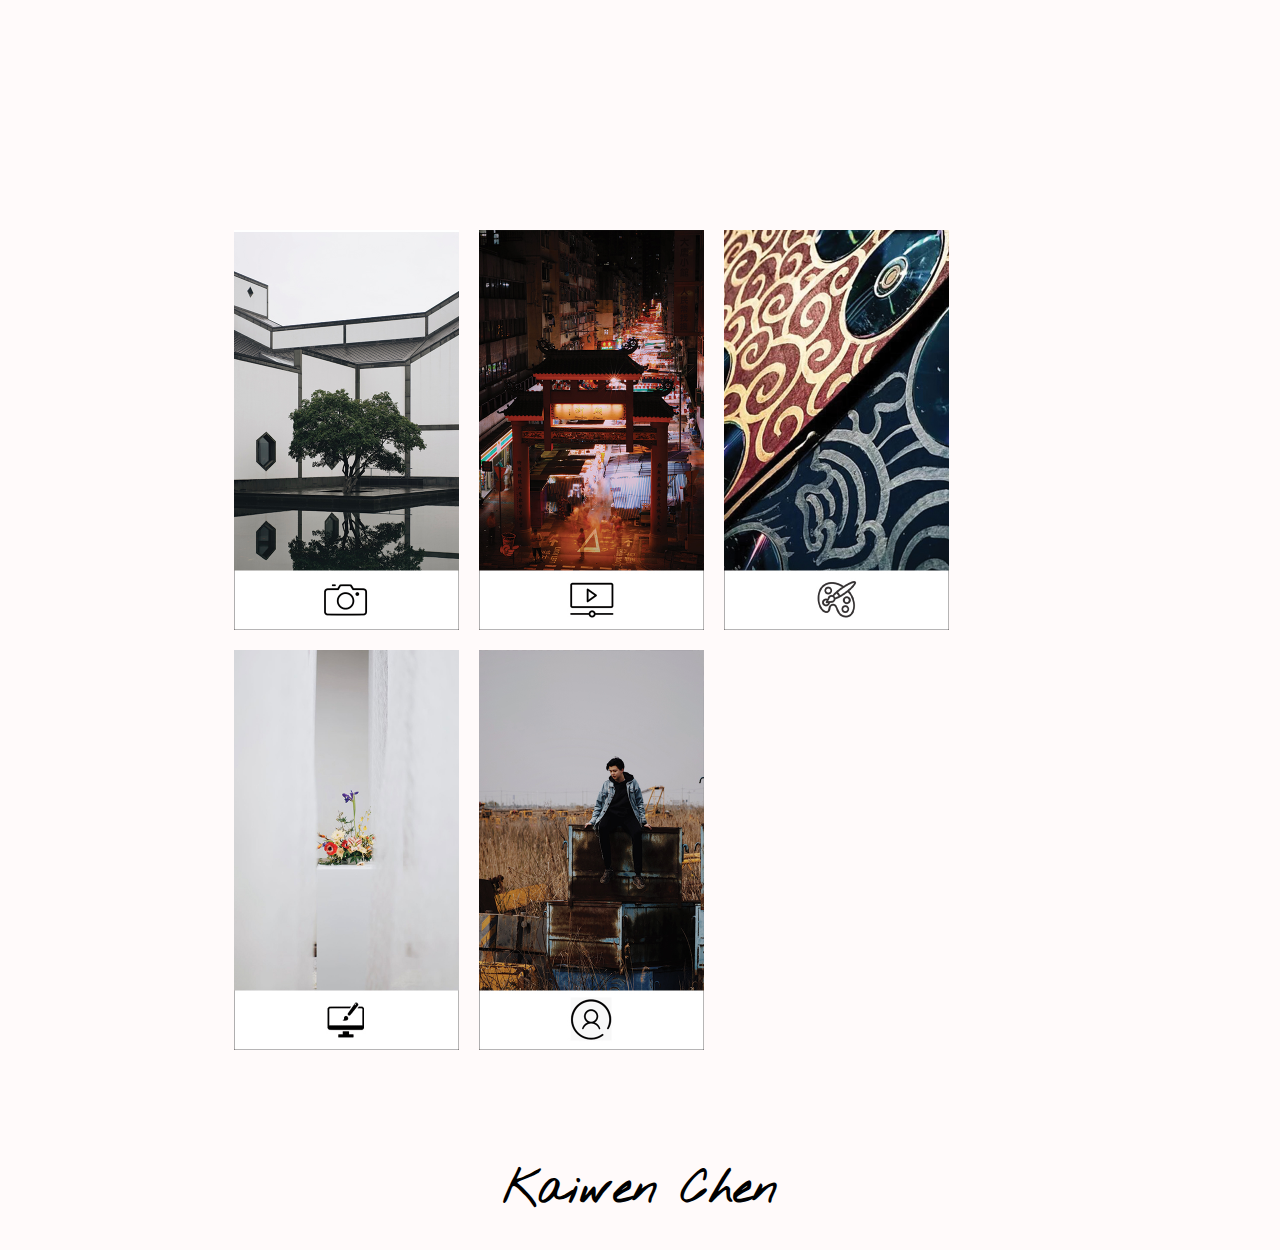
==== Homepage.html @ fd8ec93a "Main page" ====
<!DOCTYPE html>
<html lang="en">

<head>
  <meta charset="utf-8">
  <meta name="viewport" content="width=device-width, initial-scale=1">
  <link rel="stylesheet" type="text/css" href="Homepage.css">
  <title>Home</title>
  <link rel = "icon" href =  "./assets/logo1.png"  type = "image/x-icon">
  <link href="https://fonts.font.im/css?family=Nothing+You+Could+Do" rel="stylesheet">
  <link href="https://fonts.font.im/css?family=Waiting+for+the+Sunrise" rel="stylesheet">
  <link href="https://fonts.font.im/css?family=Covered+By+Your+Grace" rel="stylesheet">
</head>
<body>

    <div class="container">

        <div class="box">
            <div class="imgBox">
                <img src="./assets/Photography.jpg">
            </div>
            <div class="details">
              <div class="content">
                <h2>Photography</h2>
                <p>Photography is almost my everyday hobby. I always enjoy using different light, color and composition to creative art forms that sublimates my life.</p>
                <h3><a href="https://www.baidu.com">more</a><h3>
              </div>
            </div>
        </div>

        <div class="box">
          <div class="imgBox">
              <img src="./assets/Videography.jpg">
          </div>
          <div class="details">
            <div class="content">
              <h2>Videography</h2>
              <p>I always enjoy taking and editing video. I think video is a great medium to present my feelings and thoughts to the society as well as recording my existence on this world.</p>
              <h3><a href="https://www.baidu.com">more</a><h3>
            </div>
          </div>
        </div>

        <div class="box">
          <div class="imgBox">
              <img src="./assets/Artproject.jpg">
          </div>
          <div class="details">
            <div class="content">
              <h2>Art Project</h2>
              <p>These art projects contains different types of work in different aspect. From designing a logo and a physical app to my "virtual company" to designing a way to improve the neighbourhood.</p>
              <h3><a href="https://www.baidu.com">more</a><h3>
            </div>
          </div>
         </div>

        <div class="box">
          <div class="imgBox">
              <img src="./assets/Graphic.jpg">
          </div>
          <div class="details">
            <div class="content">
              <h2>Graphic Design</h2>
              <p>Graphic design is the foundation of all kinds of digital art. And it is also the most common method to make digital art. Although I made quite a lot of projects, there is still a long way to go.</p>
              <h3><a href="https://www.baidu.com">more</a><h3>
            </div>
          </div>
        </div>

        <div class="box">
          <div class="imgBox">
              <img src="./assets/Profile.jpg">
          </div>
          <div class="details">
            <div class="content">
              <h2>About Me</h2>
              <p>Want to know me more?</p>
              <h3><a href="https://www.baidu.com">more</a><h3>
            </div>
          </div>
        </div>


    </div>

    <h1>Kaiwen Chen</h1>

</script>

</body>

</html>
---- Homepage.css ----
html,
body {
  margin: 0;
  padding: 0;
  background: snow;
}

.container
{
  width:65%;
  margin: 220px auto 0;
  display: flex;
  flex-direction: row;
  flex-wrap: wrap;
}

.container .box
{
  position: relative;
  width:225px;
  height: 400px;
  background: #ff0;
  margin: 10px;
  box-sizing: border-box;
  display: inline-block;
}

.container .box .imgBox
{
  position: relative;
  overflow: hidden;
}

.container .box .imgBox img
{
  max-width: 100%;
  transition: transform 2s;
}

.container .box:hover .imgBox img
{
  transform: scale(1.1);
}

img{
  object-fit: cover;
  width: 225px;
  height: 400px;
}

.container .box .details
{
  position: absolute;
  top: 5px;
  left: 5px;
  bottom: 5px;
  right: 5px;
  background: rgba(0, 0, 0, 0.7);
  transform: scaleY(0);
  transition: transform 0.5s;
}

.container .box:hover .details
{
  transform: scaleY(1);
}

.container .box .details .content
{
  position: absolute;
  top: 50%;
  transform: translateY(-50%);
  text-align: center;
  padding: 35px;
}

.container .box .details .content h2
{
  font-family: "Gill Sans";
  color: snow;
  margin: 0;
  padding: 0;
  font-size: 20px;
}

.container .box .details .content p
{
  font-family: "Gill Sans";
  text-align: left;
  color: snow;
  margin: 10px 0 0;
  padding: 0;
  font-size: 14px;
}

.container .box .details .content a
{
  font-family: "Gill Sans";
  color: snow;
  text-decoration: none;
  margin: 0;
  padding: 0;
  font-size: 10px;
  width: 60px;
  border: 1px solid #fff;
}

.container .box .details .content a:hover
{
  font-family: "Gill Sans";
  color: black;
  text-decoration: none;
  margin: 0;
  padding: 0;
  font-size: 12px;
  width: 60px;
  border: 1px solid #black;
  background: white;
}

h1{
  font-family: 'Nothing You Could Do', cursive;
  font-size: 45px;
  text-align: center;
  margin-top: 100px;
}
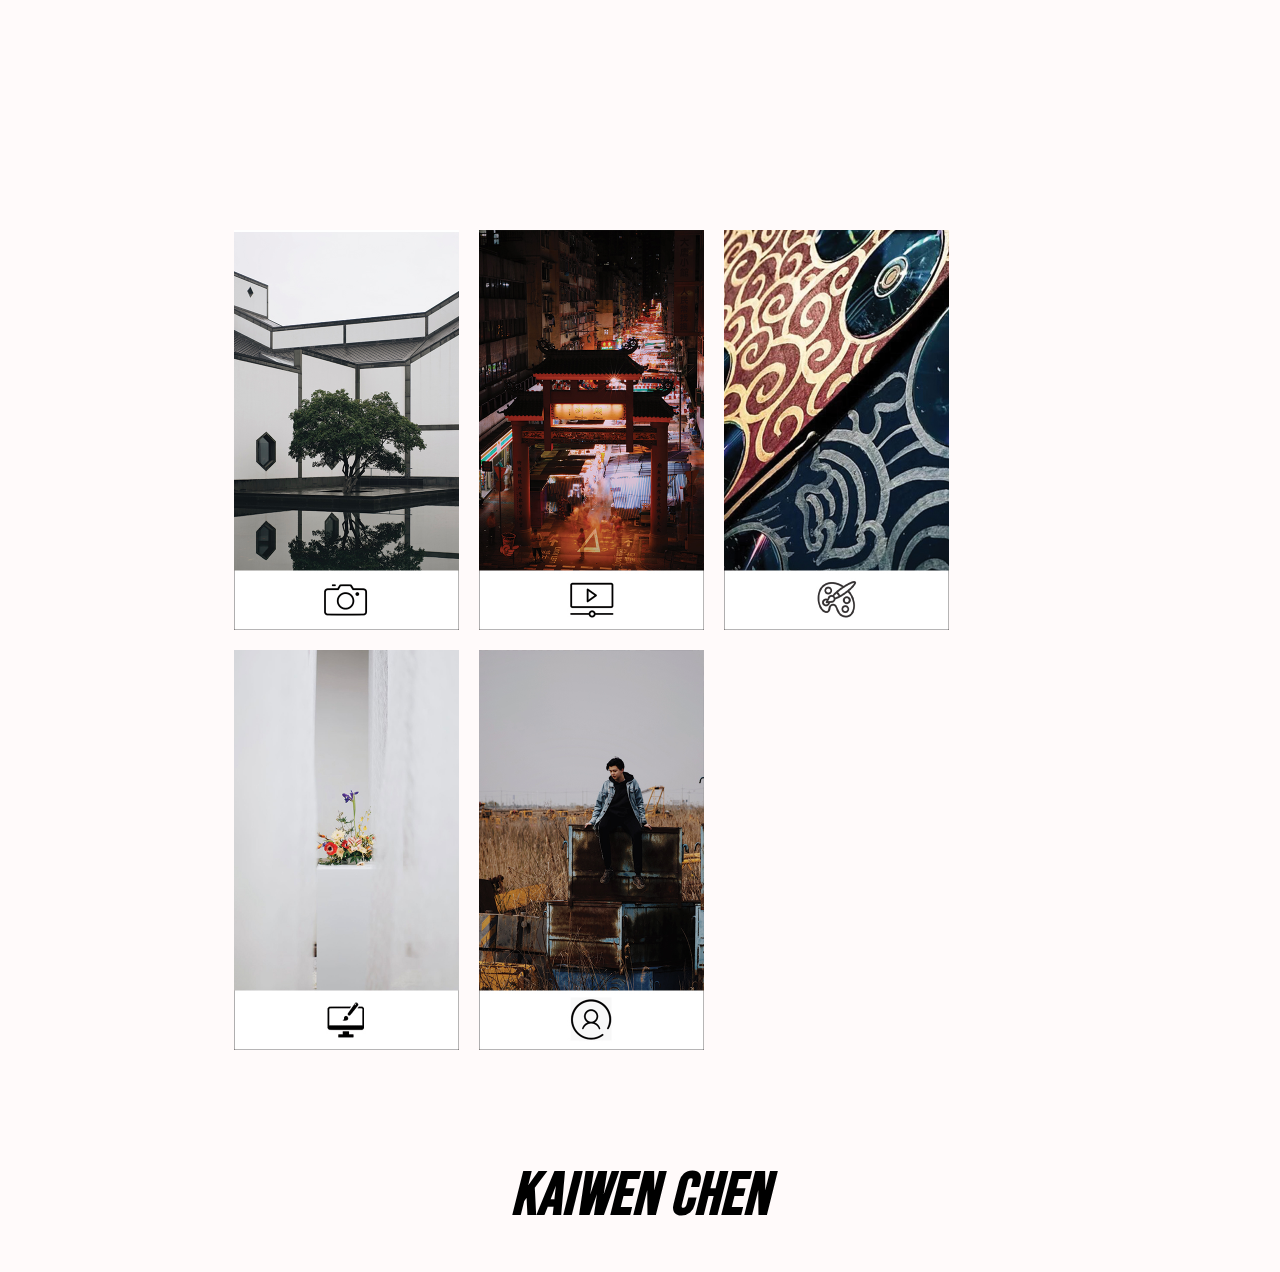
==== commit d368fa78: "Photography page done" ====
--- a/Homepage.html
+++ b/Homepage.html
@@ -10,6 +10,10 @@
   <link href="https://fonts.font.im/css?family=Nothing+You+Could+Do" rel="stylesheet">
   <link href="https://fonts.font.im/css?family=Waiting+for+the+Sunrise" rel="stylesheet">
   <link href="https://fonts.font.im/css?family=Covered+By+Your+Grace" rel="stylesheet">
+  <link href="https://fonts.googleapis.com/css?family=Bebas+Neue&display=swap" rel="stylesheet">
+  <link href="https://fonts.googleapis.com/css?family=Racing+Sans+One&display=swap" rel="stylesheet">
+  <link href="https://fonts.googleapis.com/css?family=Roboto+Condensed&display=swap" rel="stylesheet">
+  <link href="https://fonts.googleapis.com/css?family=Jockey+One&display=swap" rel="stylesheet">
 </head>
 <body>
 
@@ -23,7 +27,7 @@
               <div class="content">
                 <h2>Photography</h2>
                 <p>Photography is almost my everyday hobby. I always enjoy using different light, color and composition to creative art forms that sublimates my life.</p>
-                <h3><a href="https://www.baidu.com">more</a><h3>
+                <h3><a href="Photography.html">· more ·</a><h3>
               </div>
             </div>
         </div>
@@ -36,7 +40,7 @@
             <div class="content">
               <h2>Videography</h2>
               <p>I always enjoy taking and editing video. I think video is a great medium to present my feelings and thoughts to the society as well as recording my existence on this world.</p>
-              <h3><a href="https://www.baidu.com">more</a><h3>
+              <h3><a href="https://www.baidu.com">· more ·</a><h3>
             </div>
           </div>
         </div>
@@ -49,7 +53,7 @@
             <div class="content">
               <h2>Art Project</h2>
               <p>These art projects contains different types of work in different aspect. From designing a logo and a physical app to my "virtual company" to designing a way to improve the neighbourhood.</p>
-              <h3><a href="https://www.baidu.com">more</a><h3>
+              <h3> <a href="https://www.baidu.com">· more ·</a><h3>
             </div>
           </div>
          </div>
@@ -62,7 +66,7 @@
             <div class="content">
               <h2>Graphic Design</h2>
               <p>Graphic design is the foundation of all kinds of digital art. And it is also the most common method to make digital art. Although I made quite a lot of projects, there is still a long way to go.</p>
-              <h3><a href="https://www.baidu.com">more</a><h3>
+              <h3><a href="https://www.baidu.com">· more ·</a><h3>
             </div>
           </div>
         </div>
@@ -75,7 +79,7 @@
             <div class="content">
               <h2>About Me</h2>
               <p>Want to know me more?</p>
-              <h3><a href="https://www.baidu.com">more</a><h3>
+              <h3><a href="https://www.baidu.com">· more ·</a><h3>
             </div>
           </div>
         </div>
@@ -83,7 +87,7 @@
 
     </div>
 
-    <h1>Kaiwen Chen</h1>
+    <h1>KAIWEN CHEN</h1>
 
 </script>
 
--- a/Homepage.css
+++ b/Homepage.css
@@ -76,51 +76,50 @@
 
 .container .box .details .content h2
 {
-  font-family: "Gill Sans";
+  font-family: 'Jockey One', sans-serif;
+  font-style: italic;
+  letter-spacing: 1px;
   color: snow;
   margin: 0;
   padding: 0;
-  font-size: 20px;
+  font-size: 22px;
 }
 
 .container .box .details .content p
 {
-  font-family: "Gill Sans";
+  font-family: 'Roboto Condensed', sans-serif;
+  line-height: 19px;
   text-align: left;
   color: snow;
   margin: 10px 0 0;
   padding: 0;
-  font-size: 14px;
+  font-size: 15px;
 }
 
 .container .box .details .content a
 {
-  font-family: "Gill Sans";
+  font-family: 'Arial', sans-serif;
   color: snow;
   text-decoration: none;
   margin: 0;
   padding: 0;
-  font-size: 10px;
-  width: 60px;
+  font-size: 14px;
+  width: 20%;
   border: 1px solid #fff;
 }
 
 .container .box .details .content a:hover
 {
-  font-family: "Gill Sans";
   color: black;
-  text-decoration: none;
-  margin: 0;
-  padding: 0;
-  font-size: 12px;
-  width: 60px;
-  border: 1px solid #black;
+  border: 1px solid white;
   background: white;
 }
 
 h1{
-  font-family: 'Nothing You Could Do', cursive;
-  font-size: 45px;
+  font-family: 'Bebas Neue', cursive;
+  font-style: italic;
+  letter-spacing: 1px;
+  font-size: 60px;
   text-align: center;
   margin-top: 100px;
 }
